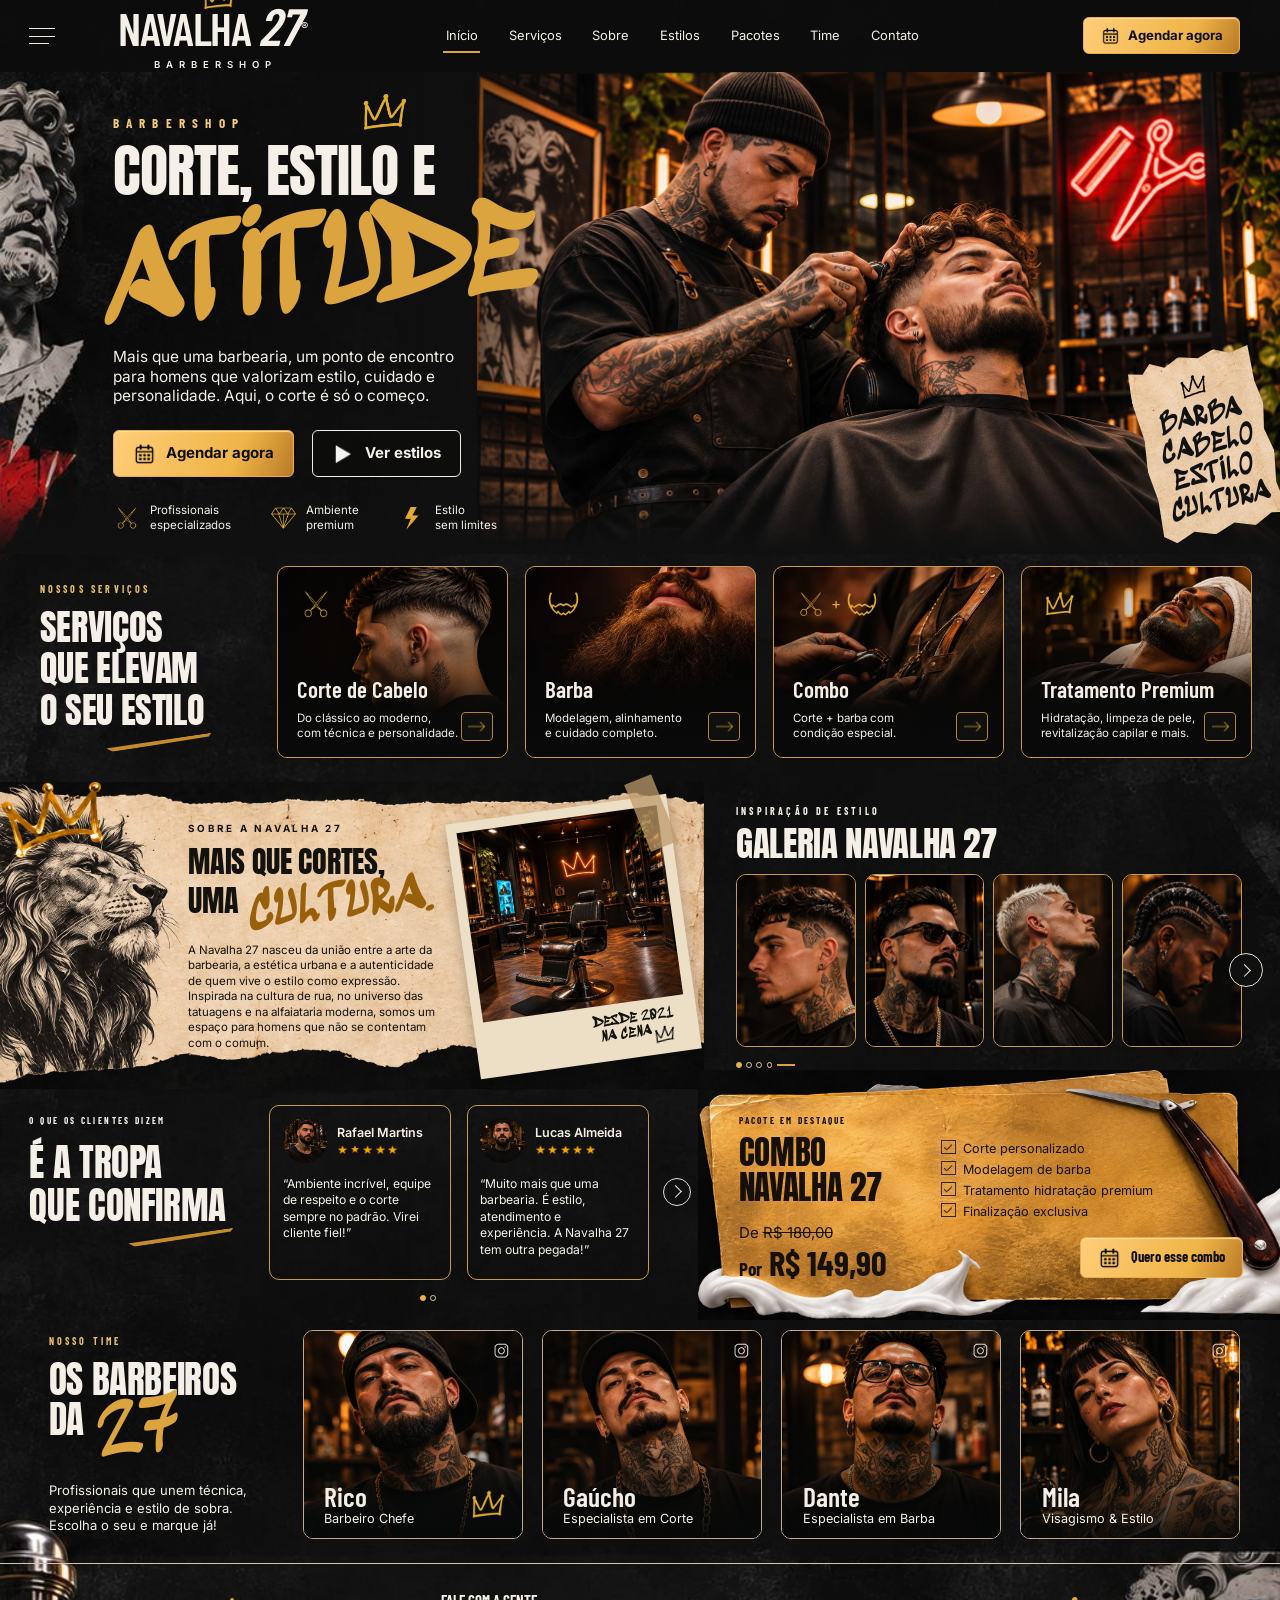
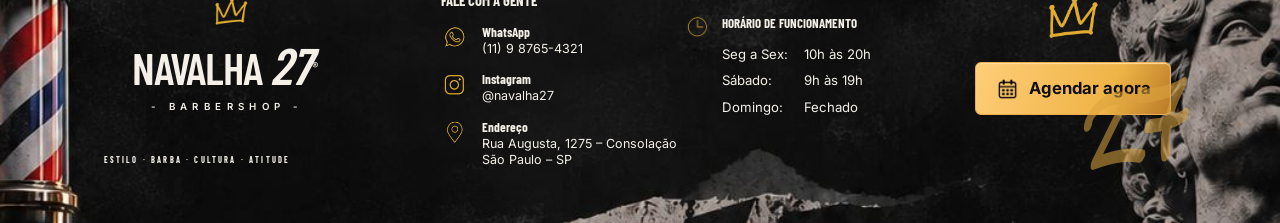
==== public/index.html @ a28eba25 "Site estático da Navalha 27 com deploy no Cloudflare - Página em HTML, CSS e JS com dados comerciais" ====
<!doctype html>
<html lang="pt-BR">
<head>
<meta charset="utf-8"><meta name="viewport" content="width=device-width, initial-scale=1"><meta name="color-scheme" content="dark"><meta name="theme-color" content="#101010">
<meta name="description" content="Navalha 27: corte, barba e cultura na Rua Augusta, em São Paulo.">
<title>Navalha 27 — Corte, estilo e atitude</title>
<!-- Ao publicar: adicione <link rel="canonical" href="https://SEU-DOMINIO/"> e <meta property="og:url" content="https://SEU-DOMINIO/"> -->
<meta name="robots" content="index, follow">
<meta property="og:type" content="website"><meta property="og:locale" content="pt_BR"><meta property="og:site_name" content="Navalha 27">
<meta property="og:title" content="Navalha 27 — Corte, estilo e atitude"><meta property="og:description" content="Corte, barba e cultura na Rua Augusta, em São Paulo. Agende pelo WhatsApp.">
<meta property="og:image" content="assets/og-image.jpg"><meta property="og:image:width" content="1200"><meta property="og:image:height" content="630"><meta name="twitter:card" content="summary_large_image">
<link rel="icon" type="image/png" href="assets/icon-crown.png">
<link rel="preload" as="image" href="assets/hero.jpg" fetchpriority="high">
<link rel="preload" as="font" type="font/ttf" href="assets/font-1.ttf" crossorigin>
<link rel="stylesheet" href="assets/styles.css">
<script src="assets/config.js" defer></script><script src="assets/app.js" defer></script>
</head>
<body><div class="site">
<a class="skip-link" href="#conteudo">Ir para o conteúdo</a>
<header class="nav" id="inicio">
<button class="menu-toggle" type="button" aria-label="Abrir menu" aria-controls="menu-principal" aria-expanded="false"><span class="menu-lines" aria-hidden="true"></span></button>
<a class="brand" href="#inicio" aria-label="Navalha 27, início"><span class="brand-crown ico icon-crown" aria-hidden="true"></span><span class="brand-name">NAVALHA <em>27</em><sup>®</sup></span><span class="brand-caption">BARBERSHOP</span></a>
<nav class="nav-links" id="menu-principal" aria-label="Navegação principal">
<a class="btn active" href="#inicio" aria-current="page">Início</a><a class="lnk" href="#servicos">Serviços</a><a class="lnk" href="#sobre">Sobre</a><a class="lnk" href="#estilos">Estilos</a><a class="lnk" href="#pacotes">Pacotes</a><a class="lnk" href="#time">Time</a><a class="lnk" href="#contato">Contato</a>
</nav>
<a class="btn2 nav-booking" href="https://wa.me/5511987654321" target="_blank" rel="noopener" data-booking="geral"><span class="ico icon-calendar" aria-hidden="true"></span>Agendar agora</a>
</header>
<main id="conteudo">
<section class="hero" aria-labelledby="titulo-principal">
<div class="hero-copy section"><span class="hero-crown ico icon-crown" aria-hidden="true"></span><p class="t3 hero-kicker">BARBERSHOP</p>
<h1 class="h1" id="titulo-principal">CORTE, ESTILO E <span class="brush hero-brush">ATITUDE</span></h1>
<p class="t1 hero-description">Mais que uma barbearia, um ponto de encontro para homens que valorizam estilo, cuidado e personalidade. Aqui, o corte é só o começo.</p>
<div class="hero-actions"><a class="btn2" href="https://wa.me/5511987654321" target="_blank" rel="noopener" data-booking="geral"><span class="ico icon-calendar" aria-hidden="true"></span>Agendar agora</a><a class="btn3" href="#estilos"><span class="ico icon-play" aria-hidden="true"></span>Ver estilos</a></div>
<ul class="hero-benefits"><li><span class="ico icon-scissors" aria-hidden="true"></span><span class="t2">Profissionais<br>especializados</span></li><li><span class="ico icon-diamond" aria-hidden="true"></span><span class="t2">Ambiente<br>premium</span></li><li><span class="ico icon-bolt" aria-hidden="true"></span><span class="t2">Estilo<br>sem limites</span></li></ul>
</div>
<div class="card5 culture-note"><span class="ico icon-crown" aria-hidden="true"></span><p>BARBA<br>CABELO<br>ESTILO<br>CULTURA</p></div>
</section>
<section class="section services" id="servicos" aria-labelledby="titulo-servicos">
<div class="section-intro"><p class="t3">NOSSOS SERVIÇOS</p><h2 class="h2 marked" id="titulo-servicos">SERVIÇOS <br>QUE ELEVAM <br>O SEU ESTILO</h2></div>
<div class="services-grid">
<article class="card service-cut"><span class="service-symbol ico icon-scissors" aria-hidden="true"></span><div class="service-copy"><h3 class="h3">Corte de Cabelo</h3><p class="t2">Do clássico ao moderno, <br>com técnica e personalidade.</p></div><a class="btn4" href="https://wa.me/5511987654321" target="_blank" rel="noopener" data-booking="corte" aria-label="Agendar corte de cabelo pelo WhatsApp"><span class="ico icon-arrow" aria-hidden="true"></span></a></article>
<article class="card service-beard"><span class="service-symbol ico icon-beard" aria-hidden="true"></span><div class="service-copy"><h3 class="h3">Barba</h3><p class="t2">Modelagem, alinhamento <br>e cuidado completo.</p></div><a class="btn4" href="https://wa.me/5511987654321" target="_blank" rel="noopener" data-booking="barba" aria-label="Agendar barba pelo WhatsApp"><span class="ico icon-arrow" aria-hidden="true"></span></a></article>
<article class="card service-combo"><span class="service-symbol service-combo-symbol" aria-hidden="true"><span class="ico icon-scissors"></span><span class="plus">+</span><span class="ico icon-beard"></span></span><div class="service-copy"><h3 class="h3">Combo</h3><p class="t2">Corte + barba com <br>condição especial.</p></div><a class="btn4" href="#pacotes" aria-label="Ver o Combo Navalha 27"><span class="ico icon-arrow" aria-hidden="true"></span></a></article>
<article class="card service-premium"><span class="service-symbol ico icon-crown" aria-hidden="true"></span><div class="service-copy"><h3 class="h3">Tratamento Premium</h3><p class="t2">Hidratação, limpeza de pele, <br>revitalização capilar e mais.</p></div><a class="btn4" href="https://wa.me/5511987654321" target="_blank" rel="noopener" data-booking="premium" aria-label="Agendar tratamento premium pelo WhatsApp"><span class="ico icon-arrow" aria-hidden="true"></span></a></article>
</div></section>
<div class="story-row">
<section class="section about" id="sobre" aria-labelledby="titulo-sobre"><div class="about-copy"><p class="t3">SOBRE A NAVALHA 27</p><h2 class="h2" id="titulo-sobre">MAIS QUE CORTES,<br>UMA <span class="brush about-brush">CULTURA.</span></h2><p class="t2">A Navalha 27 nasceu da união entre a arte da barbearia, a estética urbana e a autenticidade de quem vive o estilo como expressão. Inspirada na cultura de rua, no universo das tatuagens e na alfaiataria moderna, somos um espaço para homens que não se contentam com o comum.</p></div>
<figure class="media polaroid"><img class="interior-photo" src="assets/interior.jpg" alt="Interior da Navalha 27, com cadeiras de barbeiro e iluminação em tons de âmbar" width="800" height="800" loading="lazy"><figcaption>DESDE 2021<br>NA CENA <span class="ico icon-crown" aria-hidden="true"></span></figcaption></figure></section>
<section class="section gallery" id="estilos" aria-labelledby="titulo-galeria"><p class="t3">INSPIRAÇÃO DE ESTILO</p><h2 class="h2" id="titulo-galeria">GALERIA NAVALHA 27</h2>
<div class="gallery-wrap"><div class="gallery-track" id="galeria-fotos"><img class="media gallery-photo" src="assets/gallery-fade.jpg" alt="Corte degradê com topo texturizado e acabamento nas têmporas" width="600" height="800" loading="lazy"><img class="media gallery-photo" src="assets/gallery-beard.jpg" alt="Barba modelada com cabelo penteado e óculos escuros" width="600" height="800" loading="lazy"><img class="media gallery-photo" src="assets/gallery-blond.jpg" alt="Cabelo platinado curto com laterais aparadas" width="600" height="800" loading="lazy"><img class="media gallery-photo" src="assets/gallery-braids.jpg" alt="Tranças com desenho definido e acabamento lateral" width="600" height="800" loading="lazy"></div><button class="btn5 gallery-next" type="button" aria-label="Próximo estilo" aria-controls="galeria-fotos"><span class="chevron" aria-hidden="true"></span></button></div>
<div class="rail gallery-dots" role="group" aria-label="Selecionar estilo"><button class="dot selected" type="button" aria-label="Estilo 1" aria-pressed="true"></button><button class="dot" type="button" aria-label="Estilo 2" aria-pressed="false"></button><button class="dot" type="button" aria-label="Estilo 3" aria-pressed="false"></button><button class="dot" type="button" aria-label="Estilo 4" aria-pressed="false"></button><span class="rail-line" aria-hidden="true"></span></div>
</section></div>
<div class="offer-row">
<section class="section testimonials" aria-labelledby="titulo-depoimentos"><div class="testimonials-intro"><p class="t3">O QUE OS CLIENTES DIZEM</p><h2 class="h2 marked" id="titulo-depoimentos">É A TROPA <br>QUE CONFIRMA</h2></div>
<div class="quotes" id="relatos"><article class="quote"><div class="quote-person"><img class="av" src="assets/avatar-rafael.jpg" alt="Rafael Martins" width="128" height="128" loading="lazy"><div><h3 class="t1">Rafael Martins</h3><span class="rating" role="img" aria-label="5 de 5 estrelas"><span class="ico icon-star" aria-hidden="true"></span><span class="ico icon-star" aria-hidden="true"></span><span class="ico icon-star" aria-hidden="true"></span><span class="ico icon-star" aria-hidden="true"></span><span class="ico icon-star" aria-hidden="true"></span></span></div></div><p class="t2">“Ambiente incrível, equipe de respeito e o corte sempre no padrão. Virei cliente fiel!”</p></article><article class="quote"><div class="quote-person"><img class="av" src="assets/avatar-lucas.jpg" alt="Lucas Almeida" width="128" height="128" loading="lazy"><div><h3 class="t1">Lucas Almeida</h3><span class="rating" role="img" aria-label="5 de 5 estrelas"><span class="ico icon-star" aria-hidden="true"></span><span class="ico icon-star" aria-hidden="true"></span><span class="ico icon-star" aria-hidden="true"></span><span class="ico icon-star" aria-hidden="true"></span><span class="ico icon-star" aria-hidden="true"></span></span></div></div><p class="t2">“Muito mais que uma barbearia. É estilo, atendimento e experiência. A Navalha 27 tem outra pegada!”</p></article></div>
<button class="btn5 quote-next" type="button" aria-label="Próximo depoimento" aria-controls="relatos"><span class="chevron" aria-hidden="true"></span></button><div class="rail quote-dots" aria-hidden="true"><span class="dot selected"></span><span class="dot"></span></div></section>
<section class="card2 package" id="pacotes" aria-labelledby="titulo-pacote"><div class="package-title"><p class="t3">PACOTE EM DESTAQUE</p><h2 class="h2" id="titulo-pacote">COMBO<br>NAVALHA 27</h2><p class="old-price t1">De <del>R$ 180,00</del></p><p class="price"><span>Por</span> R$ 149,90</p></div><div class="package-details"><ul class="t2"><li>Corte personalizado</li><li>Modelagem de barba</li><li>Tratamento hidratação premium</li><li>Finalização exclusiva</li></ul><a class="btn2" href="https://wa.me/5511987654321" target="_blank" rel="noopener" data-booking="combo-navalha-27"><span class="ico icon-calendar" aria-hidden="true"></span>Quero esse combo</a></div></section>
</div>
<section class="section team" id="time" aria-labelledby="titulo-time"><div class="team-intro"><p class="t3">NOSSO TIME</p><h2 class="h2" id="titulo-time">OS BARBEIROS<br>DA <span class="brush team-brush">27</span></h2><p class="t1">Profissionais que unem técnica, experiência e estilo de sobra.<br>Escolha o seu e marque já!</p></div>
<div class="team-grid">
<article class="card3"><img class="portrait" src="assets/team-rico.jpg" alt="Rico, da equipe Navalha 27" width="800" height="800" loading="lazy"><a class="team-social" href="https://www.instagram.com/navalha27/" target="_blank" rel="noopener" data-contact="instagram-link" aria-label="Instagram da Navalha 27 (equipe: Rico)"><span class="ico icon-instagram" aria-hidden="true"></span></a><div class="team-caption"><h3 class="h3">Rico</h3><p class="t2">Barbeiro Chefe</p></div><span class="team-crown ico icon-crown" aria-hidden="true"></span></article>
<article class="card3"><img class="portrait" src="assets/team-gaucho.jpg" alt="Gaúcho, da equipe Navalha 27" width="800" height="800" loading="lazy"><a class="team-social" href="https://www.instagram.com/navalha27/" target="_blank" rel="noopener" data-contact="instagram-link" aria-label="Instagram da Navalha 27 (equipe: Gaúcho)"><span class="ico icon-instagram" aria-hidden="true"></span></a><div class="team-caption"><h3 class="h3">Gaúcho</h3><p class="t2">Especialista em Corte</p></div></article>
<article class="card3"><img class="portrait" src="assets/team-dante.jpg" alt="Dante, da equipe Navalha 27" width="800" height="800" loading="lazy"><a class="team-social" href="https://www.instagram.com/navalha27/" target="_blank" rel="noopener" data-contact="instagram-link" aria-label="Instagram da Navalha 27 (equipe: Dante)"><span class="ico icon-instagram" aria-hidden="true"></span></a><div class="team-caption"><h3 class="h3">Dante</h3><p class="t2">Especialista em Barba</p></div></article>
<article class="card3"><img class="portrait" src="assets/team-mila.jpg" alt="Mila, da equipe Navalha 27" width="800" height="800" loading="lazy"><a class="team-social" href="https://www.instagram.com/navalha27/" target="_blank" rel="noopener" data-contact="instagram-link" aria-label="Instagram da Navalha 27 (equipe: Mila)"><span class="ico icon-instagram" aria-hidden="true"></span></a><div class="team-caption"><h3 class="h3">Mila</h3><p class="t2">Visagismo &amp; Estilo</p></div></article>
</div></section></main>
<footer class="section footer" id="contato"><div class="footer-brand"><a class="brand" href="#inicio" aria-label="Navalha 27, voltar ao início"><span class="brand-crown ico icon-crown" aria-hidden="true"></span><span class="brand-name">NAVALHA <em>27</em><sup>®</sup></span><span class="brand-caption">- BARBERSHOP -</span></a><p class="t3">ESTILO · BARBA · CULTURA · ATITUDE</p></div>
<div class="contact"><h2 class="h3">FALE COM A GENTE</h2><address><div><span class="ico icon-whatsapp" aria-hidden="true"></span><p><strong>WhatsApp</strong><a href="https://wa.me/5511987654321" target="_blank" rel="noopener" data-booking="geral" data-contact="whatsapp-texto">(11) 9 8765-4321</a></p></div><div><span class="ico icon-instagram" aria-hidden="true"></span><p><strong>Instagram</strong><a href="https://www.instagram.com/navalha27/" target="_blank" rel="noopener" data-contact="instagram-link instagram-texto">@navalha27</a></p></div><div><span class="ico icon-pin" aria-hidden="true"></span><p><strong>Endereço</strong><a href="https://www.google.com/maps/search/?api=1&amp;query=Rua+Augusta%2C+1275+-+Consola%C3%A7%C3%A3o%2C+S%C3%A3o+Paulo+-+SP" target="_blank" rel="noopener" data-contact="endereco">Rua Augusta, 1275 – Consolação<br>São Paulo – SP</a></p></div></address></div>
<div class="hours"><span class="ico icon-clock" aria-hidden="true"></span><h2 class="h3">HORÁRIO DE FUNCIONAMENTO</h2><dl class="t1" data-contact="horarios"><div><dt>Seg a Sex:</dt><dd>10h às 20h</dd></div><div><dt>Sábado:</dt><dd>9h às 19h</dd></div><div><dt>Domingo:</dt><dd>Fechado</dd></div></dl></div>
<div class="footer-booking"><span class="ico icon-crown" aria-hidden="true"></span><a class="btn2" href="https://wa.me/5511987654321" target="_blank" rel="noopener" data-booking="geral"><span class="ico icon-calendar" aria-hidden="true"></span>Agendar agora</a><span class="brush footer-brush" aria-hidden="true">27</span></div>
</footer><p class="sr-only" id="carousel-status" role="status" aria-live="polite"></p>
</div></body></html>
---- public/assets/styles.css ----
@font-face {
  font-family: 'Sedgwick Ave Display';
  font-style: normal;
  font-weight: 400;
  font-display: swap;
  src: url(font-10.ttf) format('truetype');
}

@font-face {
  font-family: 'Road Rage';
  font-style: normal;
  font-weight: 400;
  font-display: swap;
  src: url(font-9.ttf) format('truetype');
}

@font-face {
  font-family: 'Anton';
  font-style: normal;
  font-weight: 400;
  font-display: swap;
  src: url(font-1.ttf) format('truetype');
}
@font-face {
  font-family: 'Barlow Condensed';
  font-style: normal;
  font-weight: 600;
  font-display: swap;
  src: url(font-2.ttf) format('truetype');
}
@font-face {
  font-family: 'Barlow Condensed';
  font-style: normal;
  font-weight: 700;
  font-display: swap;
  src: url(font-3.ttf) format('truetype');
}
@font-face {
  font-family: 'Inter';
  font-style: normal;
  font-weight: 400;
  font-display: swap;
  src: url(font-4.ttf) format('truetype');
}
@font-face {
  font-family: 'Inter';
  font-style: normal;
  font-weight: 500;
  font-display: swap;
  src: url(font-5.ttf) format('truetype');
}
@font-face {
  font-family: 'Inter';
  font-style: normal;
  font-weight: 600;
  font-display: swap;
  src: url(font-6.ttf) format('truetype');
}
@font-face {
  font-family: 'Inter';
  font-style: normal;
  font-weight: 700;
  font-display: swap;
  src: url(font-7.ttf) format('truetype');
}
@font-face {
  font-family: 'Knewave';
  font-style: normal;
  font-weight: 400;
  font-display: swap;
  src: url(font-8.ttf) format('truetype');
}

:root {
  color-scheme: dark;
  --color-background: #101010;
  --color-surface: #171716;
  --color-ink: #f4f0e8;
  --color-muted: #d3cec4;
  --color-gold: #dba43f;
  --color-gold-light: #ffd07a;
  --color-paper: #e9dcc6;
  --radius-card: 10px;
  --radius-button: 6px;
  --page-width: 1440px;
  --font-display: 'Anton', sans-serif;
  --font-card: 'Barlow Condensed', sans-serif;
  --font-body: 'Inter', sans-serif;
  --font-brush: 'Sedgwick Ave Display', cursive;
}
*, *::before, *::after { box-sizing: border-box; }
html { min-width: 320px; background: var(--color-background); scroll-behavior: smooth; scrollbar-color: #a87730 #171716; }
body { overflow-x: clip; width: min(100%, var(--page-width)); min-height: 100svh; margin: 0 auto; color: var(--color-ink); background: var(--color-background) url('background.jpg') center top / 100% 100% no-repeat; font-family: var(--font-body); }
.site { container-type: inline-size; overflow: clip; }
h1, h2, h3, p, figure, ul, dl, dd { margin: 0; }
a { color: inherit; text-decoration: none; }
button { color: inherit; font: inherit; cursor: pointer; }
button, a { -webkit-tap-highlight-color: transparent; }
button { border: 0; }
button:focus-visible, a:focus-visible { outline: 2px solid var(--color-gold-light); outline-offset: 5px; }
::selection { background: var(--color-gold); color: #101010; }
section, footer { scroll-margin-top: 18px; }
.sr-only, .skip-link:not(:focus) { position: absolute; width: 1px; height: 1px; padding: 0; margin: -1px; overflow: hidden; clip-path: inset(50%); white-space: nowrap; border: 0; }
.skip-link:focus { position: fixed; top: 10px; left: 10px; z-index: 20; padding: 12px; background: var(--color-gold); color: #101010; }
.t1 { font: 400 1.12cqw/1.32 var(--font-body); }
.t2 { font: 400 .96cqw/1.3 var(--font-body); }
.t3 { font: 700 .78cqw/1.2 var(--font-card); letter-spacing: .32em; }
.h1 { font: 400 4.5cqw/1.03 var(--font-display); letter-spacing: -.015em; }
.h2 { font: 400 2.82cqw/1.16 var(--font-display); letter-spacing: -.01em; }
.h3 { font: 600 1.8cqw/1.1 var(--font-card); }
.brush { font: 400 1em/1 var(--font-brush); color: var(--color-gold); }
.ico { display: inline-block; flex: 0 0 auto; width: 1.8cqw; height: 1.8cqw; }

.btn2, .btn3 { display: inline-flex; align-items: center; justify-content: center; gap: .8cqw; min-height: 3.65cqw; padding: .6cqw 1.5cqw; border-radius: var(--radius-button); font: 700 1.17cqw/1 var(--font-body); white-space: nowrap; transition: background-color .18s, filter .18s; }
.btn2 { color: #100e0b; background: linear-gradient(115deg,#ffce79,#efb447 68%,#b97a27); border: 1px solid #e8ad50; box-shadow: inset 0 1px 1px #ffdfa2; }
.btn2:hover { filter: brightness(1.1); }
.btn3 { border: 1.5px solid #f3eee5; background: #0c0c0b9c; }
.btn3:hover { background: #35302a; }
.btn4 { display: grid; place-items: center; position: absolute; bottom: 1.25cqw; right: 1.15cqw; width: 2.5cqw; height: 2.25cqw; border: 1px solid #b18237; border-radius: 4px; background: #11110fd9; }
.btn5 { display: grid; place-items: center; width: 2.65cqw; height: 2.65cqw; border: 1px solid #e5dfd3; border-radius: 50%; background: #101010; }
.btn4:hover, .btn5:hover { background-color: #44331d; }
.chevron { width: .7cqw; height: .7cqw; transform: rotate(-45deg); border-right: 1.5px solid #f4f0e8; border-bottom: 1.5px solid #f4f0e8; margin-left: -.25cqw; }
.nav { display: flex; align-items: center; position: relative; height: 5.6cqw; padding: 0 3.1cqw 0 9.2cqw; background: #0d0d0de8; z-index: 3; }
.brand { position: relative; display: flex; flex-direction: column; width: max-content; text-align: center; }
.brand-name { font: 600 3.1cqw/.98 var(--font-card); letter-spacing: -.025em; white-space: nowrap; }
.brand-name em { font-size: 1.15em; font-style: italic; }
.brand-name sup { font: 600 .75cqw/1 var(--font-body); vertical-align: super; margin-left: .15cqw; }
.brand-caption { font: 600 .65cqw/1 var(--font-body); letter-spacing: .65em; padding-top: .6cqw; padding-left: .6em; }
.brand-crown { position: absolute; width: 3.5cqw; height: 2.5cqw; left: 40%; top: -2.3cqw; }
.menu-toggle { position: absolute; left: 2cqw; top: 1.55cqw; display: grid; place-items: center; width: 2.6cqw; height: 2.6cqw; padding: 0; background: transparent; }
.menu-lines, .menu-lines::before, .menu-lines::after { width: 2cqw; height: 1px; background: #eee8df; }
.menu-lines::before, .menu-lines::after { content: ''; display: block; position: relative; }
.menu-lines::before { top: -.6cqw; }
.menu-lines::after { top: .5cqw; width: 1.5cqw; }
.nav-links { display: flex; align-items: center; justify-content: space-between; gap: 2.4cqw; margin-left: auto; margin-right: auto; }
.nav-links a { position: relative; padding: 1.5cqw 0; font: 400 1.01cqw/1 var(--font-body); }
.nav-links a:hover { color: var(--color-gold-light); }
.nav-links .active::after { content: ''; position: absolute; height: 2px; background: var(--color-gold); bottom: .65cqw; left: -.2cqw; right: -.2cqw; }
.nav-booking { min-height: 2.9cqw; padding: .5cqw 1.3cqw; font-size: 1.03cqw; gap: .6cqw; }
.nav-booking .ico { width: 1.5cqw; height: 1.5cqw; }
.nav>.brand { transform: scale(1.15); transform-origin: left center; }
.hero { position: relative; min-height: 36.6cqw; isolation: isolate; }
.hero::before { content: ''; position: absolute; inset: 0 0 0 37.3%; background: url('hero.jpg') center / cover no-repeat; z-index: -2; }
.hero::after { content: ''; position: absolute; inset: 0; background: linear-gradient(90deg,transparent 26%,#101010b0 35%,transparent 45%),linear-gradient(0deg,#101010 0%,transparent 14%); z-index: -1; }
.hero-copy { position: relative; padding: 3.5cqw 0 1.7cqw 8.8cqw; width: 40.7cqw; }
.hero-kicker { color: #f2cc82; font-size: 1.03cqw; letter-spacing: .55em; margin-bottom: .65cqw; }
.hero-crown { position: absolute; right: 8.4cqw; top: 1.1cqw; width: 4.5cqw; height: 4cqw; }
.hero .h1 { white-space: nowrap; padding-right: 8px; }
.hero-brush { display: block; font-size: 9.8cqw; line-height: .85; transform: rotate(-5deg); transform-origin: left center; margin: 3cqw 0 0 -1.1cqw; letter-spacing: -.035em; }
.hero-description { width: 29cqw; font-size: 1.2cqw; line-height: 1.27; margin-top: .2cqw; }
.hero-actions { display: flex; gap: 1.35cqw; margin-top: 1.9cqw; }
.hero-benefits { display: flex; justify-content: space-between; list-style: none; padding: 0; margin-top: 2cqw; width: 30cqw; }
.hero-benefits li { display: flex; align-items: center; gap: .65cqw; }
.hero-benefits .ico { width: 2.25cqw; height: 2.25cqw; }
.hero-benefits .t2 { font-size: max(10px,.9cqw); }
.culture-note { position: absolute; right: .7cqw; bottom: 1.6cqw; width: 10cqw; padding: 1.2cqw .9cqw; text-align: center; color: #111; background: var(--color-paper) url('about-paper.jpg') 80% 40% / 400% auto; transform: rotate(-13deg); clip-path: polygon(2% 3%,13% 5%,20% 0,31% 4%,43% 0,58% 3%,71% 0,83% 4%,98% 2%,97% 22%,100% 35%,96% 49%,100% 62%,96% 79%,100% 97%,87% 95%,73% 100%,57% 96%,41% 100%,25% 96%,10% 100%,1% 95%,3% 75%,0 58%,3% 41%,0 19%); }
.culture-note p { font: 400 2.15cqw/1.05 var(--font-brush); }
.culture-note .ico { width: 2.4cqw; height: 2.4cqw; }
.services { display: grid; grid-template-columns: 17.8% 1fr; gap: 1.7cqw; align-items: start; min-height: 17.8cqw; padding: .9cqw 2.2cqw 1.8cqw 3.1cqw; }
.section-intro { padding-top: 1.4cqw; }
.section-intro .t3, .team-intro .t3 { color: #e6bf73; margin-bottom: .85cqw; }
.marked { position: relative; width: max-content; padding-right: 4px; }
.marked::after { content: ''; position: absolute; width: 8.3cqw; height: .42cqw; background: #c28c2b; right: -.3cqw; bottom: -1cqw; transform: rotate(-8deg); clip-path: polygon(0 20%,100% 0,97% 65%,6% 100%); }
.services-grid { display: grid; grid-template-columns: repeat(4,minmax(0,1fr)); gap: 1.3cqw; }
.card { position: relative; height: 15cqw; overflow: hidden; border: 1px solid #c59b52; border-radius: var(--radius-card); background-color: #171512; background-position: center; background-size: cover; }
.card::before { content: ''; position: absolute; inset: 0; background: linear-gradient(0deg,#080908 0%,#090909da 18%,#09090912 68%); }
.service-cut { background-image: url('service-cut.jpg'); }
.service-beard { background-image: url('service-beard.jpg'); }
.service-combo { background-image: url('service-combo.jpg'); }
.service-premium { background-image: url('service-premium.jpg'); }
.service-symbol { position: absolute; left: 1.65cqw; top: 1.6cqw; width: 2.6cqw; height: 2.6cqw; }
.service-copy { position: absolute; left: 1.5cqw; right: .6cqw; bottom: 1.25cqw; }
.service-copy .h3 { margin-bottom: .65cqw; }
.service-copy .t2 { font-size: .9cqw; max-width: calc(100% - 2.4cqw); }
.story-row { display: grid; grid-template-columns: 55% 45%; min-height: 24cqw; }
.about { position: relative; min-height: 24cqw; color: #14120f; background: url('about-paper.jpg') center / 100% 100% no-repeat; }
.about-copy { position: relative; z-index: 1; width: 19.8cqw; padding-top: 3.2cqw; margin-left: 14.7cqw; }
.about-copy .t3 { font-family: var(--font-body); font-size: .77cqw; letter-spacing: .28em; margin-bottom: .7cqw; }
.about-copy .h2 { font-size: 2.37cqw; line-height: 1.18; white-space: nowrap; }
.about-brush { display: inline-block; color: #99600b; font-size: 3.85cqw; transform: rotate(-6deg); vertical-align: -.15em; margin-left: .15cqw; }
.about-copy .t2 { margin-top: 1.1cqw; font-size: .9cqw; line-height: 1.34; }
.polaroid { position: absolute; right: 1.5cqw; top: 2cqw; width: 17.4cqw; padding: .8cqw .8cqw .6cqw; background: #eddfc6; transform: rotate(-8deg); box-shadow: 0 .4cqw 1cqw #0004; }
.polaroid::before { content: ''; position: absolute; z-index: 2; right: .2cqw; top: -1.5cqw; width: 2.3cqw; height: 5.6cqw; background: #be9b6bbc; transform: rotate(-14deg); }
.interior-photo { height: 14.9cqw; }
.polaroid figcaption { text-align: right; padding: .8cqw 1cqw 0; font: 400 1.1cqw/1.05 var(--font-brush); }
.polaroid figcaption .ico { float: right; }

.gallery { padding: 1.9cqw 3cqw 0 2.5cqw; }
.gallery .t3 { margin-bottom: .4cqw; }
.gallery .h2 { font-size: 2.7cqw; margin-bottom: .8cqw; }
.gallery-wrap { position: relative; }
.gallery-track { display: grid; grid-template-columns: repeat(4,minmax(0,1fr)); gap: .7cqw; }
.gallery-photo { height: 13.5cqw; border: 1px solid #c59b52; border-radius: var(--radius-card); }
.gallery-next { position: absolute; top: 46%; right: -1.65cqw; }
.rail { display: flex; align-items: center; gap: .35cqw; }
.gallery-dots { margin-top: 1.2cqw; }
.dot { display: block; width: .45cqw; height: .45cqw; padding: 0; border-radius: 50%; background: transparent; border: 1px solid #d9c79d; position: relative; }
button.dot::before { content: ''; position: absolute; inset: -.5cqw; border-radius: 50%; }
.dot.selected { background: #e9b34b; border-color: #e9b34b; }
.rail-line { width: 1.4cqw; height: .15cqw; background: var(--color-gold); }
.offer-row { display: grid; grid-template-columns: 54.5% 45.5%; min-height: 18cqw; }
.testimonials { position: relative; display: grid; grid-template-columns: 37% 1fr; gap: .8cqw; padding: 1.2cqw 3.8cqw 3.1cqw 2.3cqw; }
.testimonials-intro { padding-top: .9cqw; }
.testimonials-intro .t3 { font-size: .71cqw; letter-spacing: .26em; margin-bottom: 1.1cqw; white-space: nowrap; }
.testimonials-intro .h2 { font-size: 2.9cqw; }
.quotes { display: grid; grid-template-columns: repeat(2,minmax(0,1fr)); gap: 1.2cqw; }
.quote { border: 1px solid #c59b52; border-radius: var(--radius-card); padding: 1cqw; min-height: 11.9cqw; }
.quote-person { display: flex; align-items: center; gap: .75cqw; margin-bottom: 1cqw; }
.av { flex: 0 0 3.5cqw; height: 3.5cqw; border-radius: 50%; }
.quote-person .t1 { font-size: max(10.5px,.98cqw); font-weight: 600; white-space: nowrap; }
.rating { display: block; height: 1.2cqw; }
.quote .t2 { font-size: max(10.5px,.95cqw); line-height: 1.35; }
.quote-next { position: absolute; right: .5cqw; top: 6.9cqw; width: 2.2cqw; height: 2.2cqw; }
.quote-dots { position: absolute; bottom: 1.45cqw; left: 32.8cqw; }
.package { position: relative; display: grid; grid-template-columns: 39% 61%; gap: .8cqw; min-height: 19.3cqw; margin-top: -1.5cqw; padding: 3.5cqw 3.7cqw 2.8cqw 3.2cqw; color: #15110a; background: url('combo-paper.jpg') center / 100% 100% no-repeat; }
.package-title .t3 { font-size: .72cqw; letter-spacing: .24em; white-space: nowrap; margin-bottom: .7cqw; }
.package-title .h2 { font-size: 2.6cqw; line-height: 1.04; }
.old-price { margin-top: 1.5cqw; font-size: 1.17cqw; }
.price { font: 700 2.7cqw/1.15 var(--font-card); white-space: nowrap; }
.price span { font-size: 1.5cqw; }
.package-details { padding-top: 1.9cqw; }
.package-details ul { list-style: none; padding: 0; font-size: .99cqw; line-height: 1.65; white-space: nowrap; }
.package-details li::before { content: ''; display: inline-block; width: 1.1cqw; height: 1.1cqw; margin-right: .55cqw; vertical-align: -.1em; border: 1px solid #342713; }
.package-details .btn2 { font: 700 1.12cqw/1 var(--font-card); min-height: 3.2cqw; padding: .5cqw 1.3cqw; margin-top: 1.1cqw; float: right; }
.team { display: grid; grid-template-columns: 19.5% 1fr; gap: 1.7cqw; min-height: 19cqw; padding: .8cqw 3.1cqw 1.7cqw 3.8cqw; }
.team-intro { padding-top: .5cqw; }
.team-intro .h2 { font-size: 2.9cqw; line-height: 1.08; }
.team-brush { display: inline-block; font-size: 5.7cqw; transform: rotate(-8deg); vertical-align: -.24em; margin: -.4cqw 0 0 .4cqw; }
.team-intro .t1 { font-size: 1.02cqw; margin-top: 1.15cqw; max-width: 16.6cqw; }
.team-grid { display: grid; grid-template-columns: repeat(4,minmax(0,1fr)); gap: 1.5cqw; }
.card3 { position: relative; height: 16.3cqw; border: 1px solid #c0ad8f; border-radius: var(--radius-card); overflow: hidden; }
.portrait { position: absolute; inset: 0; }
.card3::after { content: ''; position: absolute; inset: 50% 0 0; background: linear-gradient(transparent,#070908e8); pointer-events: none; }
.team-social { position: absolute; z-index: 1; top: .8cqw; right: .8cqw; }
.team-social .ico { width: 1.5cqw; height: 1.5cqw; }
.team-caption { position: absolute; z-index: 1; left: 1.6cqw; right: .5cqw; bottom: .8cqw; }
.team-caption .h3 { font-size: 2.15cqw; }
.team-caption .t2 { font-size: .99cqw; }
.team-crown { position: absolute; z-index: 1; right: 1.1cqw; bottom: 1.1cqw; width: 3cqw; height: 3cqw; }
.footer { position: relative; display: grid; grid-template-columns: 30% 24% 23% 23%; min-height: 19.6cqw; padding: 2.2cqw 8cqw 3.2cqw 8.1cqw; border-top: 1px solid #d3c6ac; }
.footer-brand { padding-top: 3.7cqw; }
.footer-brand .brand { margin-left: 2.2cqw; }
.footer-brand .brand-name { font-size: 3.5cqw; }
.footer-brand .brand-caption { font-size: .76cqw; margin-top: .3cqw; letter-spacing: .55em; }
.footer-brand .brand-crown { width: 4cqw; height: 3cqw; top: -3.7cqw; }
.footer-brand .t3 { font-size: .65cqw; margin-top: 3.5cqw; white-space: nowrap; letter-spacing: .26em; }
.footer .h3 { font-family: var(--font-card); font-size: 1.15cqw; font-weight: 700; }
.contact { padding-left: 1.2cqw; }
.contact address { font-style: normal; margin-top: 1.2cqw; }
.contact address>div { display: flex; gap: 1.1cqw; margin-bottom: 1.1cqw; }
.contact p { font-size: .98cqw; line-height: 1.3; }
.contact strong { display: block; font-family: var(--font-card); font-weight: 700; font-size: 1.03cqw; }
.contact p a, .contact p span { display: block; }
.contact a:hover { color: var(--color-gold-light); }
.contact .ico { width: 2.1cqw; height: 2.1cqw; }
.hours { position: relative; padding-left: 3cqw; padding-top: 1.9cqw; }
.hours>.ico { position: absolute; left: .15cqw; top: 1.8cqw; }
.hours .h3 { font-size: 1.01cqw; white-space: nowrap; }
.hours dl { margin-top: 1.2cqw; font-size: 1.03cqw; }
.hours dl>div { display: flex; gap: 1cqw; margin-top: .7cqw; white-space: nowrap; }
.hours dt { min-width: 5.4cqw; }
.footer-booking { position: relative; display: flex; flex-direction: column; align-items: center; padding-top: 5.5cqw; padding-left: 3cqw; }
.footer-booking>.ico { position: absolute; top: -.3cqw; width: 5.6cqw; height: 4.5cqw; }
.footer-booking .btn2 { min-height: 4.1cqw; font-size: 1.3cqw; }
.footer-brush { font-size: 7.6cqw; position: absolute; right: -1.5cqw; bottom: 0; opacity: .55; transform: rotate(-10deg); }
@media (min-width: 1024px) {
  .nav .brand-crown { top: -1.6cqw; }
  .nav-links.is-open { position: absolute; top: 5.3cqw; left: 2cqw; display: flex; flex-direction: column; align-items: stretch; gap: 0; width: 19cqw; padding: 1cqw 2cqw; background: #171512; border: 1px solid #a57c3e; border-radius: 6px; }
}
@media (max-width: 1023px) {
  body { background-size: auto 100%; background-position: center top; }
  .t1 { font-size: 14px; } .t2 { font-size: 12px; } .t3 { font-size: 10px; }
  .h1 { font-size: clamp(34px,7.6cqw,56px); } .h2 { font-size: 30px; } .h3 { font-size: 22px; }
  .ico { width: 20px; height: 20px; }
  .btn2, .btn3 { font-size: 13px; min-height: 44px; padding: 10px 14px; gap: 8px; }
  .btn4 { width: 32px; height: 29px; right: 12px; bottom: 12px; }
  .btn5 { width: 32px; height: 32px; }
  .chevron { width: 8px; height: 8px; margin-left: -3px; }
  .nav { height: 76px; padding: 0 16px 0 52px; gap: 12px; }
  .menu-toggle { width: 36px; height: 36px; top: 20px; left: 10px; }
  .menu-lines, .menu-lines::before { width: 22px; } .menu-lines::before { top: -7px; } .menu-lines::after { top: 6px; width: 16px; }
  .brand-name { font-size: 29px; } .brand-name sup { font-size: 8px; } .brand-caption { font-size: 6px; padding-top: 6px; }
  .nav-booking { margin-left: auto; min-height: 36px; font-size: 11px; padding: 8px; gap: 0; } .nav-booking .ico { display: none; }
  .nav-links { display: none; } .nav-links.is-open { display: flex; flex-direction: column; align-items: stretch; gap: 0; position: absolute; top: 68px; left: 12px; right: 12px; margin: 0; padding: 10px 20px; background: #171512; border: 1px solid #a57c3e; border-radius: 6px; box-shadow: 0 12px 30px #0008; }
  .nav-links a { padding: 14px 0; font-size: 14px; } .nav-links .active::after { bottom: 6px; right: auto; width: 34px; }
  .hero { min-height: 560px; } .hero::before { inset: 0 0 0 20%; background-position: 54% center; opacity: .7; }
  .hero::after { background: linear-gradient(90deg,#101010dc,transparent),linear-gradient(0deg,#101010 0%,transparent 50%); }
  .hero-copy { width: 94%; padding: 64px 22px 38px; } .hero-kicker { font-size: 11px; margin-bottom: 12px; }
  .hero-brush { font-size: clamp(78px,23cqw,130px); margin: 28px 0 25px -4px; }
  .hero-description { width: min(305px,87cqw); font-size: 14px; line-height: 1.5; margin-top: 0; }
  .hero-actions { gap: 12px; margin-top: 24px; flex-wrap: wrap; }
  .hero-benefits { width: 100%; max-width: 340px; margin-top: 30px; gap: 12px; } .hero-benefits .t2 { font-size: 10px; } .hero-benefits .ico { width: 20px; height: 20px; }
  .culture-note { width: 95px; right: 18px; bottom: 18px; padding: 12px; } .culture-note p { font-size: 23px; line-height: 1.05; } .culture-note .ico { width: 20px; height: 20px; }
  .services { display: block; min-height: auto; padding: 20px 20px 35px; }
  .section-intro { padding: 0 0 24px; } .section-intro .h2 br { display: none; } .section-intro .h2 { max-width: 330px; width: auto; line-height: 1.15; }
  .section-intro .t3, .team-intro .t3 { margin-bottom: 10px; }
  .marked::after { width: 90px; height: 4px; bottom: -10px; }
  .services-grid { grid-template-columns: repeat(2,minmax(0,1fr)); gap: 12px; }
  .card { height: 190px; } .service-copy { left: 12px; bottom: 15px; right: 9px; } .service-copy .h3 { font-size: 20px; margin-bottom: 7px; } .service-copy .t2 { font-size: 10px; max-width: calc(100% - 20px); } .service-copy .t2 br { display: none; }
  .service-symbol { width: 28px; height: 28px; top: 15px; left: 15px; }
  .story-row { display: block; min-height: auto; }
  .about { min-height: 570px; background-color: #e9d7b9; background-size: auto 270px; background-position: left top; padding: 46px 22px 20px 40%; }
  .about::before { content: ''; position: absolute; inset: 220px 0 0; background: #e9d7b9 url('about-paper.jpg') 80% 45% / auto 600px no-repeat; }
  .about .polaroid { z-index: 2; }
  .about-copy { width: 100%; padding: 0; margin: 0; } .about-copy .t3 { font-size: 9px; margin-bottom: 10px; } .about-copy .h2 { font-size: 25px; white-space: normal; } .about-brush { font-size: 40px; margin-left: 4px; } .about-copy .t2 { font-size: 12px; margin-top: 16px; line-height: 1.5; }
  .polaroid { width: 160px; right: 35px; top: auto; bottom: 28px; padding: 8px; } .interior-photo { height: 125px; } .polaroid::before { width: 24px; height: 50px; right: 5px; top: -16px; } .polaroid figcaption { font-size: 12px; padding: 7px 5px 0; }
  .gallery { padding: 30px 22px; } .gallery .t3 { margin-bottom: 7px; } .gallery .h2 { font-size: 29px; margin-bottom: 15px; }
  .gallery-track { gap: 8px; } .gallery-photo { height: 140px; } .gallery-next { right: -13px; }
  .gallery-dots { margin-top: 15px; gap: 8px; } .dot { width: 6px; height: 6px; } button.dot::before { inset: -7px; } .rail-line { width: 20px; height: 2px; }
  .offer-row { display: flex; flex-direction: column; min-height: auto; }
  .testimonials { display: block; padding: 10px 22px 40px; } .testimonials-intro { padding: 0; } .testimonials-intro .t3 { font-size: 9px; margin-bottom: 12px; } .testimonials-intro .h2 { font-size: 30px; } .testimonials-intro .h2 br { display: none; }
  .quotes { gap: 12px; margin-top: 30px; } .quote { padding: 12px 10px; min-height: 160px; } .quote-person { gap: 7px; margin-bottom: 12px; } .av { flex-basis: 30px; height: 30px; } .quote-person .t1 { font-size: 10px; white-space: normal; } .rating { height: 14px; } .quote .t2 { font-size: 11px; } .quote-next { top: 66%; right: 6px; width: 26px; height: 26px; } .quote-dots { bottom: 15px; left: 47%; gap: 7px; }
  .package { min-height: 250px; margin-top: 0; padding: 40px 32px 48px; grid-template-columns: 42% 58%; gap: 8px; background-size: 100% 100%; }
  .package-title .t3 { font-size: 8px; margin-bottom: 10px; } .package-title .h2 { font-size: 25px; } .old-price { font-size: 12px; margin-top: 20px; } .price { font-size: 28px; } .price span { font-size: 14px; }
  .package-details { padding-top: 25px; } .package-details ul { font-size: 9px; line-height: 1.8; white-space: normal; } .package-details li::before { width: 10px; height: 10px; margin-right: 4px; } .package-details .btn2 { min-height: 36px; font-size: 12px; margin-top: 14px; padding: 8px; } .package-details .btn2 .ico { display: none; }
  .team { display: block; padding: 28px 22px 35px; min-height: auto; } .team-intro { padding-top: 0; } .team-intro .h2 { font-size: 30px; } .team-brush { font-size: 58px; margin-left: 10px; } .team-intro .t1 { font-size: 13px; max-width: 300px; margin: 16px 0 24px; }
  .team-grid { grid-template-columns: repeat(2,minmax(0,1fr)); gap: 14px; } .card3 { height: 230px; } .team-caption { left: 14px; bottom: 12px; } .team-caption .h3 { font-size: 27px; } .team-caption .t2 { font-size: 11px; } .team-social { top: 12px; right: 12px; } .team-social .ico { width: 18px; height: 18px; } .team-crown { width: 30px; height: 30px; right: 14px; bottom: 14px; }
  .footer { grid-template-columns: 1fr 1fr; gap: 30px 20px; min-height: auto; padding: 40px 28px 65px; }
  .footer-brand { padding-top: 25px; } .footer-brand .brand { margin-left: 0; } .footer-brand .brand-name { font-size: 31px; } .footer-brand .brand-caption { font-size: 6px; margin-top: 3px; } .footer-brand .t3 { font-size: 6px; white-space: normal; margin-top: 24px; line-height: 2; }
  .footer-brand .brand-crown { width: 35px; height: 25px; top: -30px; } .footer .h3 { font-size: 13px; } .contact { padding-left: 0; } .contact address { margin-top: 15px; } .contact address>div { gap: 8px; margin-bottom: 13px; } .contact p { font-size: 11px; } .contact strong { font-size: 12px; } .contact .ico { width: 14px; height: 18px; }
  .hours { padding: 5px 0 0; } .hours .h3 { font-size: 12px; white-space: normal; } .hours>.ico { display: none; } .hours dl { margin-top: 13px; font-size: 11px; } .hours dl>div { gap: 8px; margin-top: 8px; } .hours dt { min-width: 57px; }
  .footer-booking { justify-content: center; padding: 15px 0 0; } .footer-booking>.ico { width: 45px; height: 35px; top: -13px; } .footer-booking .btn2 { font-size: 12px; min-height: 42px; padding: 10px; } .footer-booking .btn2 .ico { display: none; } .footer-brush { font-size: 75px; right: -8px; bottom: -50px; }
}
@media (prefers-reduced-motion: reduce) {
  html { scroll-behavior: auto; }
  *, *::before, *::after { transition: none !important; }
}




.icon-crown { background-image: url('icon-crown.png'); }
.icon-scissors { background-image: url('icon-scissors.png'); }
.icon-beard { background-image: url('icon-beard.png'); }
.icon-diamond { background-image: url('icon-diamond.png'); }
.icon-bolt { background-image: url('icon-bolt.png'); }
.icon-calendar { background-image: url('icon-calendar.png'); }
.icon-play { background-image: url('icon-play.png'); }
.icon-arrow { background-image: url('icon-arrow.png'); }
.icon-instagram { background-image: url('icon-instagram.png'); }
.icon-whatsapp { background-image: url('icon-whatsapp.png'); }
.icon-pin { background-image: url('icon-pin.png'); }
.icon-clock { background-image: url('icon-clock.png'); }
.icon-star { background-image: url('icon-star.png'); }
.icon-check { background-image: url('icon-check.png'); }
.ico { background-color: transparent; background-repeat: no-repeat; background-position: center; background-size: contain; }
.brand-crown, .hero-crown, .hero-benefits .ico, .service-symbol, .team-crown, .footer-booking>.ico, .contact .ico, .hours>.ico, .btn4 .ico { color: var(--color-gold); filter: brightness(0) saturate(100%) invert(73%) sepia(57%) saturate(612%) hue-rotate(350deg) brightness(94%) contrast(88%); }
.culture-note .ico, .polaroid .ico { color: #15110c; filter: brightness(0); }
.btn2 .ico { color: #100e0b; }
.gallery-photo, .interior-photo, .portrait, .av { display: block; width: 100%; object-fit: cover; }
.gallery-photo { object-position: center 35%; }
.portrait { height: 100%; object-position: center 35%; }
.av { width: 3.5cqw; }
.service-combo-symbol { display: flex; align-items: center; gap: .35cqw; width: 6.2cqw; }
.service-combo-symbol .ico { width: 2.5cqw; height: 2.5cqw; }
.service-combo-symbol .plus { color: var(--color-gold); font: 400 1.2cqw/1 var(--font-body); }
.rating { display: flex; align-items: center; gap: .13cqw; }
.rating .ico { width: .85cqw; height: .85cqw; color: var(--color-gold); }
.package-details li::before { background: url('icon-check.png') center / 85% 85% no-repeat; }
@media (max-width: 1023px) {
  .av { width: 30px; }
  .rating .ico { width: 9px; height: 9px; }
  .rating { gap: 1px; }
  .service-combo-symbol { width: 68px; gap: 4px; }
  .service-combo-symbol .ico { width: 26px; height: 26px; }
  .service-combo-symbol .plus { font-size: 14px; }
}

/* ---------- Ajustes de responsividade e acessibilidade ---------- */
@media (max-width: 1023px) {
  .about { min-height: 0; padding-bottom: 36px; }
  .about .polaroid { position: relative; right: auto; bottom: auto; top: auto; margin: 30px 8px 0 auto; }
  .about-copy { max-width: 420px; }
}
@media (max-width: 480px) {
  .hero-copy { padding-bottom: 180px; }
  .hero-benefits { flex-wrap: wrap; justify-content: flex-start; gap: 12px 16px; }
}
.contact address a[data-contact="endereco"]:hover { color: var(--color-gold-light); }
.nav-links a:focus-visible, .btn4:focus-visible, .btn5:focus-visible, .team-social:focus-visible { outline: 2px solid var(--color-gold-light); outline-offset: 3px; border-radius: 4px; }
.package a:focus-visible, .about a:focus-visible { outline-color: #15110a; }
@media (max-width: 1023px) {
  .service-copy { right: 52px; }
  .service-copy .t2 { max-width: none; }
}
@media (min-width: 481px) and (max-width: 1023px) {
  .about { background: #e9d7b9 url('about-paper.jpg') left center / cover no-repeat; }
  .about::before { display: none; }
}
@media (min-width: 600px) and (max-width: 1023px) {
  .package { min-height: 320px; padding: 56px 64px 60px 52px; }
  .package-title .t3 { font-size: 10px; } .package-title .h2 { font-size: 36px; }
  .old-price { font-size: 15px; } .price { font-size: 38px; } .price span { font-size: 18px; }
  .package-details { padding-top: 34px; } .package-details ul { font-size: 14px; } .package-details li::before { width: 14px; height: 14px; margin-right: 8px; }
  .package-details .btn2 { font-size: 15px; min-height: 44px; padding: 10px 18px; margin-top: 18px; float: none; }
  .package-details .btn2 .ico { display: inline-block; }
}
@media (max-width: 599px) {
  .package-details ul { font-size: 10.5px; }
}
@media (max-width: 1023px) {
  .footer-brand .t3 { font-size: 9px; letter-spacing: .2em; }
  .footer-brand .brand-caption { font-size: 8px; }
}
@media (min-width: 1024px) and (max-width: 1279px) {
  .section-intro .t3, .gallery .t3, .about-copy .t3, .testimonials-intro .t3, .package-title .t3, .team-intro .t3 { font-size: 9px; }
}
@media (max-width: 599px) {
  .package-title .t3 { font-size: 9px; letter-spacing: .18em; }
}
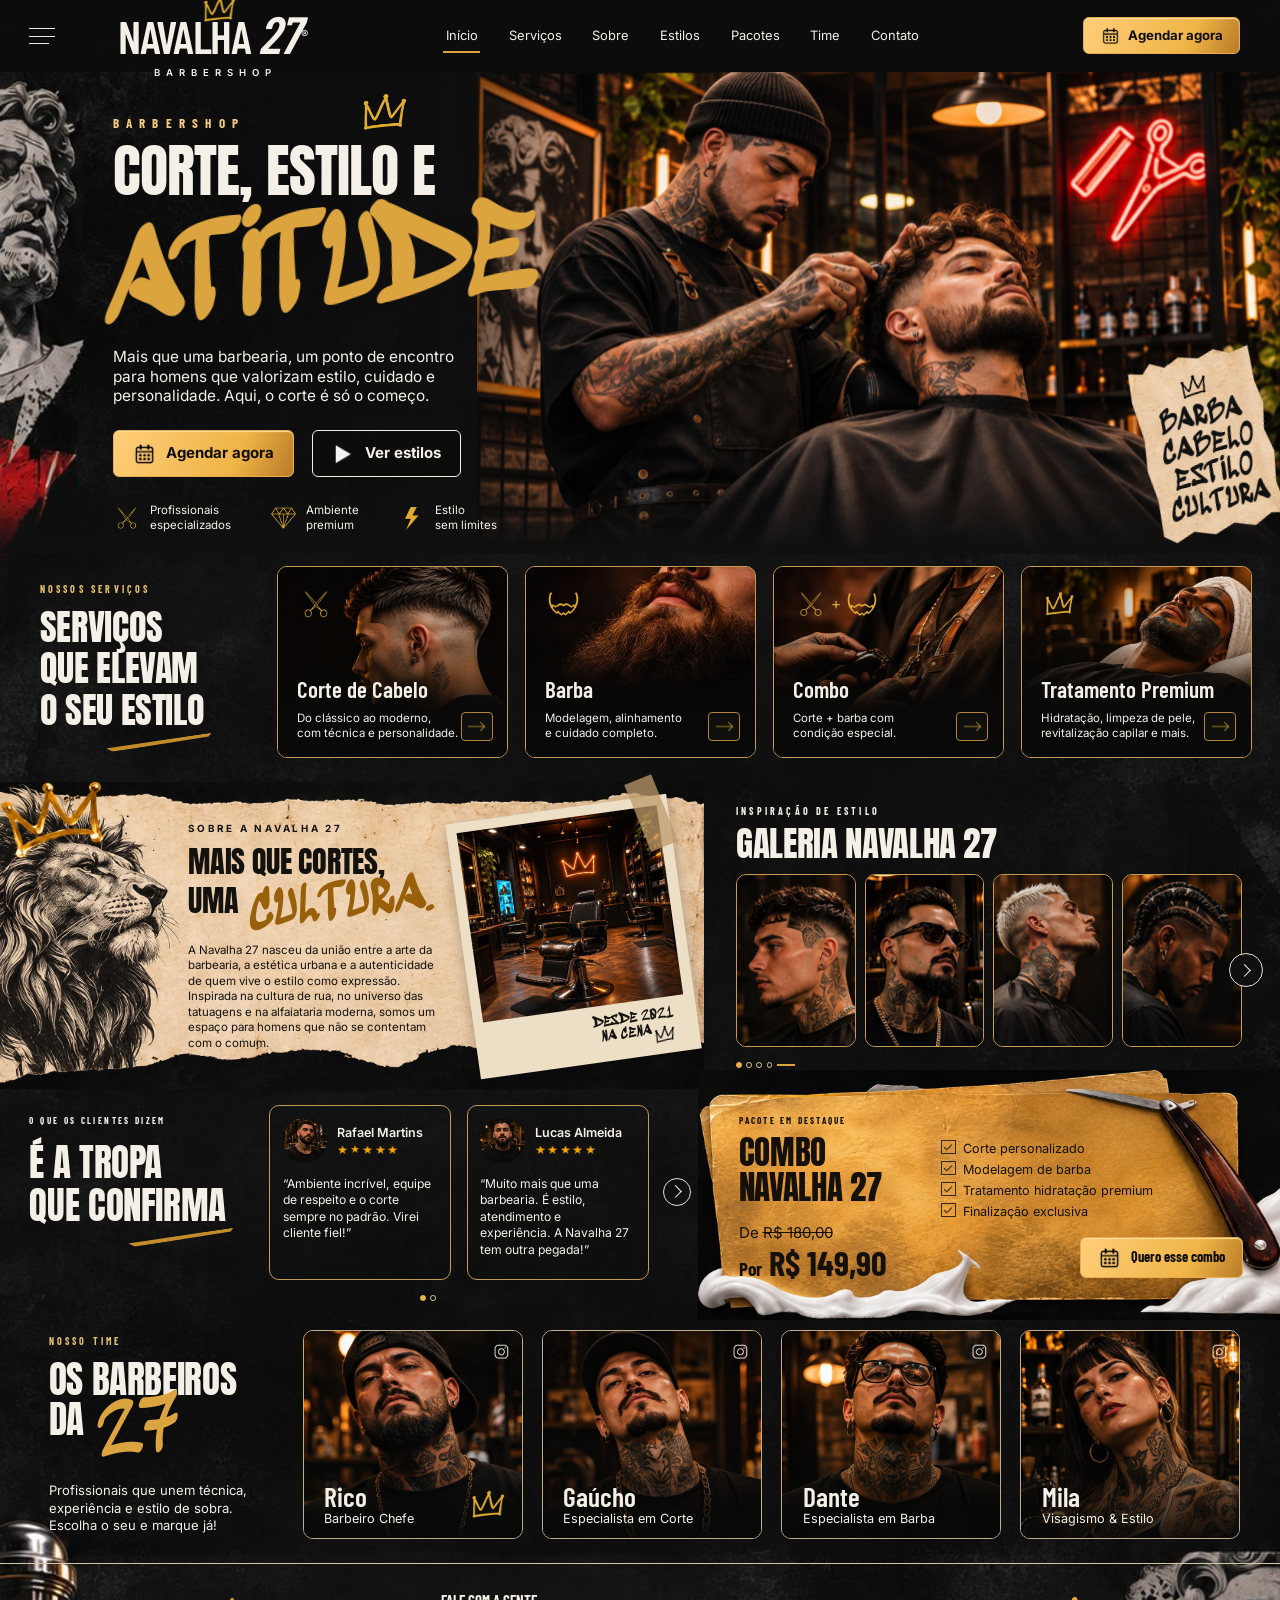
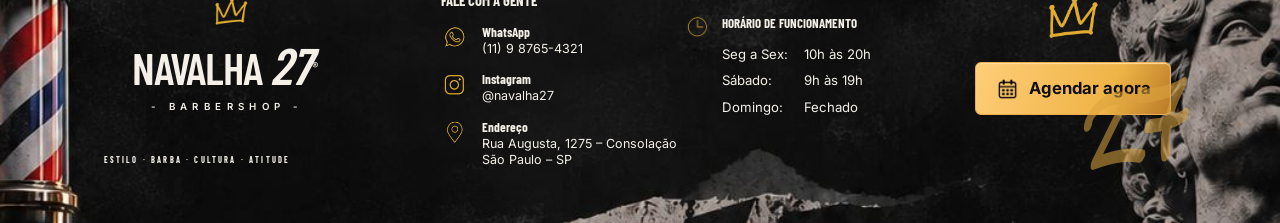
==== commit 683e595e: "Refina acabamento, animações e menu - Entrada do hero em sequência e traço do ATITUDE desenhado - Ca" ====
--- a/public/index.html
+++ b/public/index.html
@@ -4,31 +4,36 @@
 <meta charset="utf-8"><meta name="viewport" content="width=device-width, initial-scale=1"><meta name="color-scheme" content="dark"><meta name="theme-color" content="#101010">
 <meta name="description" content="Navalha 27: corte, barba e cultura na Rua Augusta, em São Paulo.">
 <title>Navalha 27 — Corte, estilo e atitude</title>
-<!-- Ao publicar: adicione <link rel="canonical" href="https://SEU-DOMINIO/"> e <meta property="og:url" content="https://SEU-DOMINIO/"> -->
+<link rel="canonical" href="https://navalha-page.vfranca-dev.workers.dev/">
+<meta property="og:url" content="https://navalha-page.vfranca-dev.workers.dev/">
 <meta name="robots" content="index, follow">
 <meta property="og:type" content="website"><meta property="og:locale" content="pt_BR"><meta property="og:site_name" content="Navalha 27">
 <meta property="og:title" content="Navalha 27 — Corte, estilo e atitude"><meta property="og:description" content="Corte, barba e cultura na Rua Augusta, em São Paulo. Agende pelo WhatsApp.">
-<meta property="og:image" content="assets/og-image.jpg"><meta property="og:image:width" content="1200"><meta property="og:image:height" content="630"><meta name="twitter:card" content="summary_large_image">
+<meta property="og:image" content="https://navalha-page.vfranca-dev.workers.dev/assets/og-image.jpg"><meta property="og:image:width" content="1200"><meta property="og:image:height" content="630"><meta name="twitter:card" content="summary_large_image">
 <link rel="icon" type="image/png" href="assets/icon-crown.png">
 <link rel="preload" as="image" href="assets/hero.jpg" fetchpriority="high">
 <link rel="preload" as="font" type="font/ttf" href="assets/font-1.ttf" crossorigin>
-<link rel="stylesheet" href="assets/styles.css">
-<script src="assets/config.js" defer></script><script src="assets/app.js" defer></script>
+<script>document.documentElement.classList.add('js')</script>
+<link rel="stylesheet" href="assets/styles.css?v=202611111326">
+<script src="assets/config.js?v=202611111326" defer></script><script src="assets/app.js?v=202611111326" defer></script>
 </head>
 <body><div class="site">
 <a class="skip-link" href="#conteudo">Ir para o conteúdo</a>
 <header class="nav" id="inicio">
-<button class="menu-toggle" type="button" aria-label="Abrir menu" aria-controls="menu-principal" aria-expanded="false"><span class="menu-lines" aria-hidden="true"></span></button>
+<button class="menu-toggle" type="button" aria-label="Abrir menu" aria-controls="menu-gaveta" aria-expanded="false"><span class="menu-lines" aria-hidden="true"></span></button>
 <a class="brand" href="#inicio" aria-label="Navalha 27, início"><span class="brand-crown ico icon-crown" aria-hidden="true"></span><span class="brand-name">NAVALHA <em>27</em><sup>®</sup></span><span class="brand-caption">BARBERSHOP</span></a>
 <nav class="nav-links" id="menu-principal" aria-label="Navegação principal">
 <a class="btn active" href="#inicio" aria-current="page">Início</a><a class="lnk" href="#servicos">Serviços</a><a class="lnk" href="#sobre">Sobre</a><a class="lnk" href="#estilos">Estilos</a><a class="lnk" href="#pacotes">Pacotes</a><a class="lnk" href="#time">Time</a><a class="lnk" href="#contato">Contato</a>
+</nav>
+<nav class="nav-drawer" id="menu-gaveta" aria-label="Menu">
+<a href="#inicio">Início</a><a href="#servicos">Serviços</a><a href="#sobre">Sobre</a><a href="#estilos">Estilos</a><a href="#pacotes">Pacotes</a><a href="#time">Time</a><a href="#contato">Contato</a>
 </nav>
 <a class="btn2 nav-booking" href="https://wa.me/5511987654321" target="_blank" rel="noopener" data-booking="geral"><span class="ico icon-calendar" aria-hidden="true"></span>Agendar agora</a>
 </header>
 <main id="conteudo">
 <section class="hero" aria-labelledby="titulo-principal">
 <div class="hero-copy section"><span class="hero-crown ico icon-crown" aria-hidden="true"></span><p class="t3 hero-kicker">BARBERSHOP</p>
-<h1 class="h1" id="titulo-principal">CORTE, ESTILO E <span class="brush hero-brush">ATITUDE</span></h1>
+<h1 class="h1" id="titulo-principal"><span class="h1-line"><span>CORTE, ESTILO E</span></span> <span class="brush hero-brush">ATITUDE</span></h1>
 <p class="t1 hero-description">Mais que uma barbearia, um ponto de encontro para homens que valorizam estilo, cuidado e personalidade. Aqui, o corte é só o começo.</p>
 <div class="hero-actions"><a class="btn2" href="https://wa.me/5511987654321" target="_blank" rel="noopener" data-booking="geral"><span class="ico icon-calendar" aria-hidden="true"></span>Agendar agora</a><a class="btn3" href="#estilos"><span class="ico icon-play" aria-hidden="true"></span>Ver estilos</a></div>
 <ul class="hero-benefits"><li><span class="ico icon-scissors" aria-hidden="true"></span><span class="t2">Profissionais<br>especializados</span></li><li><span class="ico icon-diamond" aria-hidden="true"></span><span class="t2">Ambiente<br>premium</span></li><li><span class="ico icon-bolt" aria-hidden="true"></span><span class="t2">Estilo<br>sem limites</span></li></ul>
--- a/public/assets/styles.css
+++ b/public/assets/styles.css
@@ -82,7 +82,7 @@
   --color-paper: #e9dcc6;
   --radius-card: 10px;
   --radius-button: 6px;
-  --page-width: 1440px;
+  --page-width: 1920px;
   --font-display: 'Anton', sans-serif;
   --font-card: 'Barlow Condensed', sans-serif;
   --font-body: 'Inter', sans-serif;
@@ -408,3 +408,193 @@
 @media (max-width: 599px) {
   .package-title .t3 { font-size: 9px; letter-spacing: .18em; }
 }
+@media (max-width: 599px) {
+  .package { grid-template-columns: 1fr; gap: 0; padding: 44px 34px 64px 30px; }
+  .package-title .h2 { font-size: 30px; }
+  .old-price { font-size: 13px; margin-top: 14px; } .price { font-size: 32px; } .price span { font-size: 16px; }
+  .package-details { padding-top: 16px; } .package-details ul { font-size: 13px; max-width: 72%; }
+  .package-details li::before { width: 12px; height: 12px; margin-right: 6px; }
+  .package-details .btn2 { float: none; font-size: 14px; min-height: 44px; padding: 10px 16px; margin-top: 16px; }
+  .package-details .btn2 .ico { display: inline-block; }
+}
+@media (max-width: 479px) {
+  .footer { grid-template-columns: 1fr; gap: 28px; padding: 40px 24px 90px; }
+  .footer .h3 { font-size: 15px; }
+  .contact p { font-size: 14px; } .contact strong { font-size: 15px; } .contact .ico { width: 20px; height: 22px; }
+  .contact address>div { gap: 12px; margin-bottom: 16px; } .contact p a { padding: 4px 0; }
+  .hours .h3 { font-size: 15px; } .hours dl { font-size: 14px; } .hours dt { min-width: 80px; }
+  .footer-booking { align-items: flex-start; padding-top: 30px; } .footer-booking .btn2 { font-size: 15px; min-height: 48px; padding: 12px 20px; }
+  .footer-booking>.ico { left: 40px; }
+}
+/* Telas acima de 1920 px: laterais com a textura de fundo esmaecida */
+@media (min-width: 1921px) {
+  html { background: #0b0b0b url('background.jpg') center top / cover no-repeat fixed; }
+  html::before { content: ''; position: fixed; inset: 0; background: #0b0b0bd9; pointer-events: none; }
+  body { position: relative; box-shadow: 0 0 80px #000; }
+}
+
+/* =====================================================================
+   Acabamento: cabeçalho fixo, estados de interação e movimento
+   ===================================================================== */
+:root {
+  --nav-h: 5.6cqw;
+  --ease-out: cubic-bezier(.16, 1, .3, 1);
+  --ease-ui: cubic-bezier(.2, .8, .2, 1);
+  --t-in: 160ms; --t-out: 120ms; --t-press: 90ms;
+}
+@media (max-width: 1023px) { :root { --nav-h: 76px; } }
+section, footer { scroll-margin-top: calc(var(--nav-h) + 12px); }
+
+/* Cabeçalho fixo durante a rolagem, com a coroa inteira à vista */
+.nav { position: sticky; top: 0; z-index: 10; transition: background-color .3s, box-shadow .3s; }
+.nav.is-scrolled { background: #0b0b0bf5; box-shadow: 0 10px 30px #0009; }
+@media (min-width: 1024px) {
+  .nav .brand { margin-top: 1.1cqw; }
+  .nav .brand-crown { top: -1.25cqw; }
+}
+@supports (backdrop-filter: blur(1px)) {
+  .nav.is-scrolled { background: #0b0b0bd9; backdrop-filter: blur(10px) saturate(1.2); }
+}
+
+/* Links do menu: traço dourado que se desenha da esquerda */
+.nav-links a::after { content: ""; position: absolute; left: -.2cqw; right: -.2cqw; bottom: .65cqw; height: 2px; background: var(--color-gold); transform: scaleX(0); transform-origin: right; transition: transform var(--t-out) var(--ease-ui); }
+.nav-links a:hover::after, .nav-links a:focus-visible::after { transform: scaleX(1); transform-origin: left; transition-duration: var(--t-in); }
+.nav-links .active::after { transform: scaleX(1); }
+
+/* Botões: sobem 1px no hover, afundam no clique */
+.btn2, .btn3, .btn4, .btn5 { transition: transform var(--t-out) var(--ease-ui), filter var(--t-in), background-color var(--t-in), border-color var(--t-in), box-shadow var(--t-in); }
+@media (hover: hover) and (pointer: fine) {
+  .btn2:hover { transform: translateY(-1px); box-shadow: inset 0 1px 1px #ffdfa2, 0 8px 22px #dba43f38; }
+  .btn3:hover { transform: translateY(-1px); border-color: var(--color-gold-light); background: #1c1813; }
+  .btn4:hover, .btn5:hover { border-color: var(--color-gold-light); }
+  .btn4:hover .ico { transform: translateX(3px); }
+}
+.btn4 .ico { transition: transform var(--t-in) var(--ease-ui); }
+.btn2:active, .btn3:active { transform: translateY(1px) scale(.985); transition-duration: var(--t-press); filter: brightness(.96); }
+.btn4:active, .btn5:active { transform: scale(.94); transition-duration: var(--t-press); }
+
+/* Cards de serviço: a foto aproxima dentro da moldura */
+.card { isolation: isolate; transition: transform 180ms var(--ease-ui), border-color 180ms; }
+.card::after { content: ""; position: absolute; inset: 0; z-index: -1; background: inherit; background-position: center; background-size: cover; transition: transform .6s var(--ease-out); }
+.card::before { z-index: 0; }
+.card > * { z-index: 1; }
+@media (hover: hover) and (pointer: fine) {
+  .card:hover { transform: translateY(-2px); border-color: #e8c27e; }
+  .card:hover::after { transform: scale(1.04); }
+}
+.card:focus-within { border-color: #e8c27e; }
+
+/* Fotos da galeria e da equipe */
+.gallery-photo { transition: transform .6s var(--ease-out), filter .4s; }
+.card3 .portrait { transition: transform .7s var(--ease-out); }
+@media (hover: hover) and (pointer: fine) {
+  .gallery-photo:hover { transform: scale(1.025); filter: brightness(1.06) contrast(1.04); }
+  .card3:hover .portrait { transform: scale(1.04); }
+  .team-social:hover .ico { transform: scale(1.12); }
+}
+.team-social { display: grid; place-items: center; min-width: 40px; min-height: 40px; margin: -10px -10px 0 0; border-radius: 50%; transition: background-color var(--t-in); }
+.team-social:hover { background: #0009; }
+.team-social .ico { transition: transform var(--t-in) var(--ease-ui); }
+
+/* Links de contato: sublinhado que se desenha */
+.contact p a { width: fit-content; background: linear-gradient(currentColor, currentColor) left bottom / 0 1px no-repeat; transition: background-size var(--t-in) var(--ease-ui), color var(--t-in); }
+.contact p a:hover, .contact p a:focus-visible { background-size: 100% 1px; }
+
+/* Menu hambúrguer vira X */
+.menu-lines, .menu-lines::before, .menu-lines::after { transition: transform .25s var(--ease-ui), width .25s, background-color .2s; }
+.menu-toggle[aria-expanded="true"] .menu-lines { background: transparent; }
+.menu-toggle[aria-expanded="true"] .menu-lines::before { transform: translateY(.6cqw) rotate(45deg); }
+.menu-toggle[aria-expanded="true"] .menu-lines::after { width: 2cqw; transform: translateY(-.5cqw) rotate(-45deg); }
+
+/* ---------- Mobile e tablet ---------- */
+@media (max-width: 1023px) {
+  .menu-toggle[aria-expanded="true"] .menu-lines::before { transform: translateY(7px) rotate(45deg); }
+  .menu-toggle[aria-expanded="true"] .menu-lines::after { width: 22px; transform: translateY(-6px) rotate(-45deg); }
+  .menu-toggle { width: 44px; height: 44px; top: 16px; left: 6px; }
+  .nav-links a::after { left: 0; right: auto; width: 34px; bottom: 6px; }
+
+  .nav-booking { min-height: 40px; padding: 8px 12px; }
+  /* Alvos de toque confortáveis */
+  .btn4 { width: 40px; height: 36px; }
+  .btn5, .quote-next { width: 40px; height: 40px; }
+  button.dot::before { inset: -12px; }
+}
+@keyframes menu-item { from { opacity: 0; transform: translateY(-6px); } }
+
+/* Galeria no celular: faixa com rolagem nativa e encaixe */
+@media (max-width: 599px) {
+  .gallery-track { grid-template-columns: none; grid-auto-flow: column; grid-auto-columns: 46%; gap: 10px; overflow-x: auto; scroll-snap-type: x mandatory; scrollbar-width: none; overscroll-behavior-x: contain; }
+  .gallery-track::-webkit-scrollbar { display: none; }
+  .gallery-photo { height: auto; aspect-ratio: 3 / 4; scroll-snap-align: start; }
+  .gallery-next { right: -10px; box-shadow: 0 4px 14px #000a; }
+}
+/* Depoimentos no celular: um sob o outro, sem controles redundantes */
+@media (max-width: 479px) {
+  .quotes { grid-template-columns: 1fr; }
+  .quote { min-height: 0; padding: 16px; }
+  .quote-person .t1 { font-size: 14px; } .rating { height: 16px; } .rating .ico { width: 12px; height: 12px; } .quote .t2 { font-size: 14px; line-height: 1.5; }
+  .av { width: 40px; flex-basis: 40px; height: 40px; }
+  .quote-next, .quote-dots { display: none; }
+}
+
+/* ---------- Entrada do hero (CSS puro; tudo visível sem JS) ---------- */
+.hero { overflow: clip; }
+.h1-line { display: block; overflow: clip; padding-bottom: .06em; margin-bottom: -.06em; }
+.h1-line > span { display: inline-block; }
+.js .hero::before { animation: hero-photo 1.5s var(--ease-out) both; }
+.js .hero-kicker, .js .hero-crown { animation: rise 600ms var(--ease-out) 80ms both; }
+.js .h1-line > span { animation: line-up 760ms var(--ease-out) 140ms both; }
+.js .hero-brush { animation: brush-wipe 900ms cubic-bezier(.65, 0, .35, 1) 420ms both; }
+.js .hero-description { animation: rise 600ms var(--ease-out) 820ms both; }
+.js .hero-actions > * { animation: rise 560ms var(--ease-out) 900ms both; }
+.js .hero-actions > *:nth-child(2) { animation-delay: 960ms; }
+.js .hero-benefits li { animation: rise 520ms var(--ease-out) 1020ms both; }
+.js .hero-benefits li:nth-child(2) { animation-delay: 1080ms; } .js .hero-benefits li:nth-child(3) { animation-delay: 1140ms; }
+.js .culture-note { animation: note-in 800ms var(--ease-out) 1000ms both; }
+@keyframes hero-photo { from { transform: scale(1.06); filter: brightness(.6); } }
+@keyframes rise { from { opacity: 0; transform: translateY(14px); } }
+@keyframes line-up { from { transform: translateY(105%); } }
+@keyframes brush-wipe { from { clip-path: inset(-30% 100% -30% -10%); } to { clip-path: inset(-30% -10% -30% -10%); } }
+@keyframes note-in { from { opacity: 0; transform: rotate(-4deg) translateY(18px) scale(.94); } }
+
+/* ---------- Revelação na rolagem (classes adicionadas pelo JS) ---------- */
+.reveal { opacity: 0; transform: translateY(18px); transition: opacity .7s var(--ease-out), transform .8s var(--ease-out); transition-delay: calc(var(--i, 0) * 70ms); }
+.reveal.is-in { opacity: 1; transform: none; }
+.polaroid.reveal { transform: rotate(-3deg) translateY(18px); }
+.polaroid.reveal.is-in { transform: rotate(-8deg); }
+.gallery-track.is-switching .gallery-photo { animation: photo-swap 420ms var(--ease-out) both; }
+.gallery-track.is-switching .gallery-photo:nth-child(2) { animation-delay: 40ms; }
+.gallery-track.is-switching .gallery-photo:nth-child(3) { animation-delay: 80ms; }
+.gallery-track.is-switching .gallery-photo:nth-child(4) { animation-delay: 120ms; }
+@keyframes photo-swap { from { opacity: .35; transform: translateX(14px); } }
+
+@media (prefers-reduced-motion: reduce) {
+  .js .hero::before, .js .hero-kicker, .js .hero-crown, .js .h1-line > span, .js .hero-brush, .js .hero-description, .js .hero-actions > *, .js .hero-benefits li, .js .culture-note, .nav-drawer.is-open a, .gallery-track.is-switching .gallery-photo { animation: none !important; }
+  .reveal { opacity: 1; transform: none; }
+  .polaroid.reveal { transform: rotate(-8deg); }
+  .card:hover, .card:hover::after, .gallery-photo:hover, .card3:hover .portrait, .btn2:hover, .btn3:hover, .btn2:active, .btn3:active { transform: none; }
+  .nav-drawer, .nav-drawer.is-open { transform: none; }
+}
+
+/* ---------- Menu em painel (ícone de menu), igual em todas as larguras ---------- */
+.nav-drawer { position: absolute; top: calc(100% - 6px); left: 2cqw; z-index: 11; display: flex; flex-direction: column; width: 270px; padding: 8px 22px; background: #171512; border: 1px solid #a57c3e; border-radius: 6px; box-shadow: 0 18px 40px #000a; opacity: 0; visibility: hidden; transform: translateY(-8px) scale(.98); transform-origin: top left; transition: opacity 140ms var(--ease-ui), transform 140ms var(--ease-ui), visibility 0s 140ms; }
+.nav-drawer.is-open { opacity: 1; visibility: visible; transform: none; transition: opacity 220ms var(--ease-out), transform 260ms var(--ease-out), visibility 0s; }
+.nav-drawer a { position: relative; padding: 13px 0; font: 400 16px/1.2 var(--font-body); border-bottom: 1px solid #ffffff12; transition: color var(--t-in); }
+.nav-drawer a:last-child { border-bottom: 0; }
+.nav-drawer a:hover, .nav-drawer a:focus-visible { color: var(--color-gold-light); }
+.nav-drawer a::after { content: ""; position: absolute; left: 0; bottom: 6px; width: 34px; height: 2px; background: var(--color-gold); transform: scaleX(0); transform-origin: left; transition: transform var(--t-in) var(--ease-ui); }
+.nav-drawer a:hover::after, .nav-drawer a.active::after { transform: scaleX(1); }
+.nav-drawer a:focus-visible { outline-offset: 2px; }
+.nav-drawer.is-open a { animation: menu-item 320ms var(--ease-out) both; }
+.nav-drawer.is-open a:nth-child(2) { animation-delay: 25ms; } .nav-drawer.is-open a:nth-child(3) { animation-delay: 50ms; }
+.nav-drawer.is-open a:nth-child(4) { animation-delay: 75ms; } .nav-drawer.is-open a:nth-child(5) { animation-delay: 100ms; }
+.nav-drawer.is-open a:nth-child(6) { animation-delay: 125ms; } .nav-drawer.is-open a:nth-child(7) { animation-delay: 150ms; }
+@media (max-width: 1023px) {
+  .nav-links, .nav-links.is-open { display: none; }
+  .nav-drawer { left: 12px; right: 12px; width: auto; top: 68px; }
+}
+@media (max-width: 1023px) {
+  .hero-benefits .t2 { font-size: 12px; }
+  .service-copy .t2 { font-size: 12px; line-height: 1.4; }
+  .card { height: 210px; }
+}
